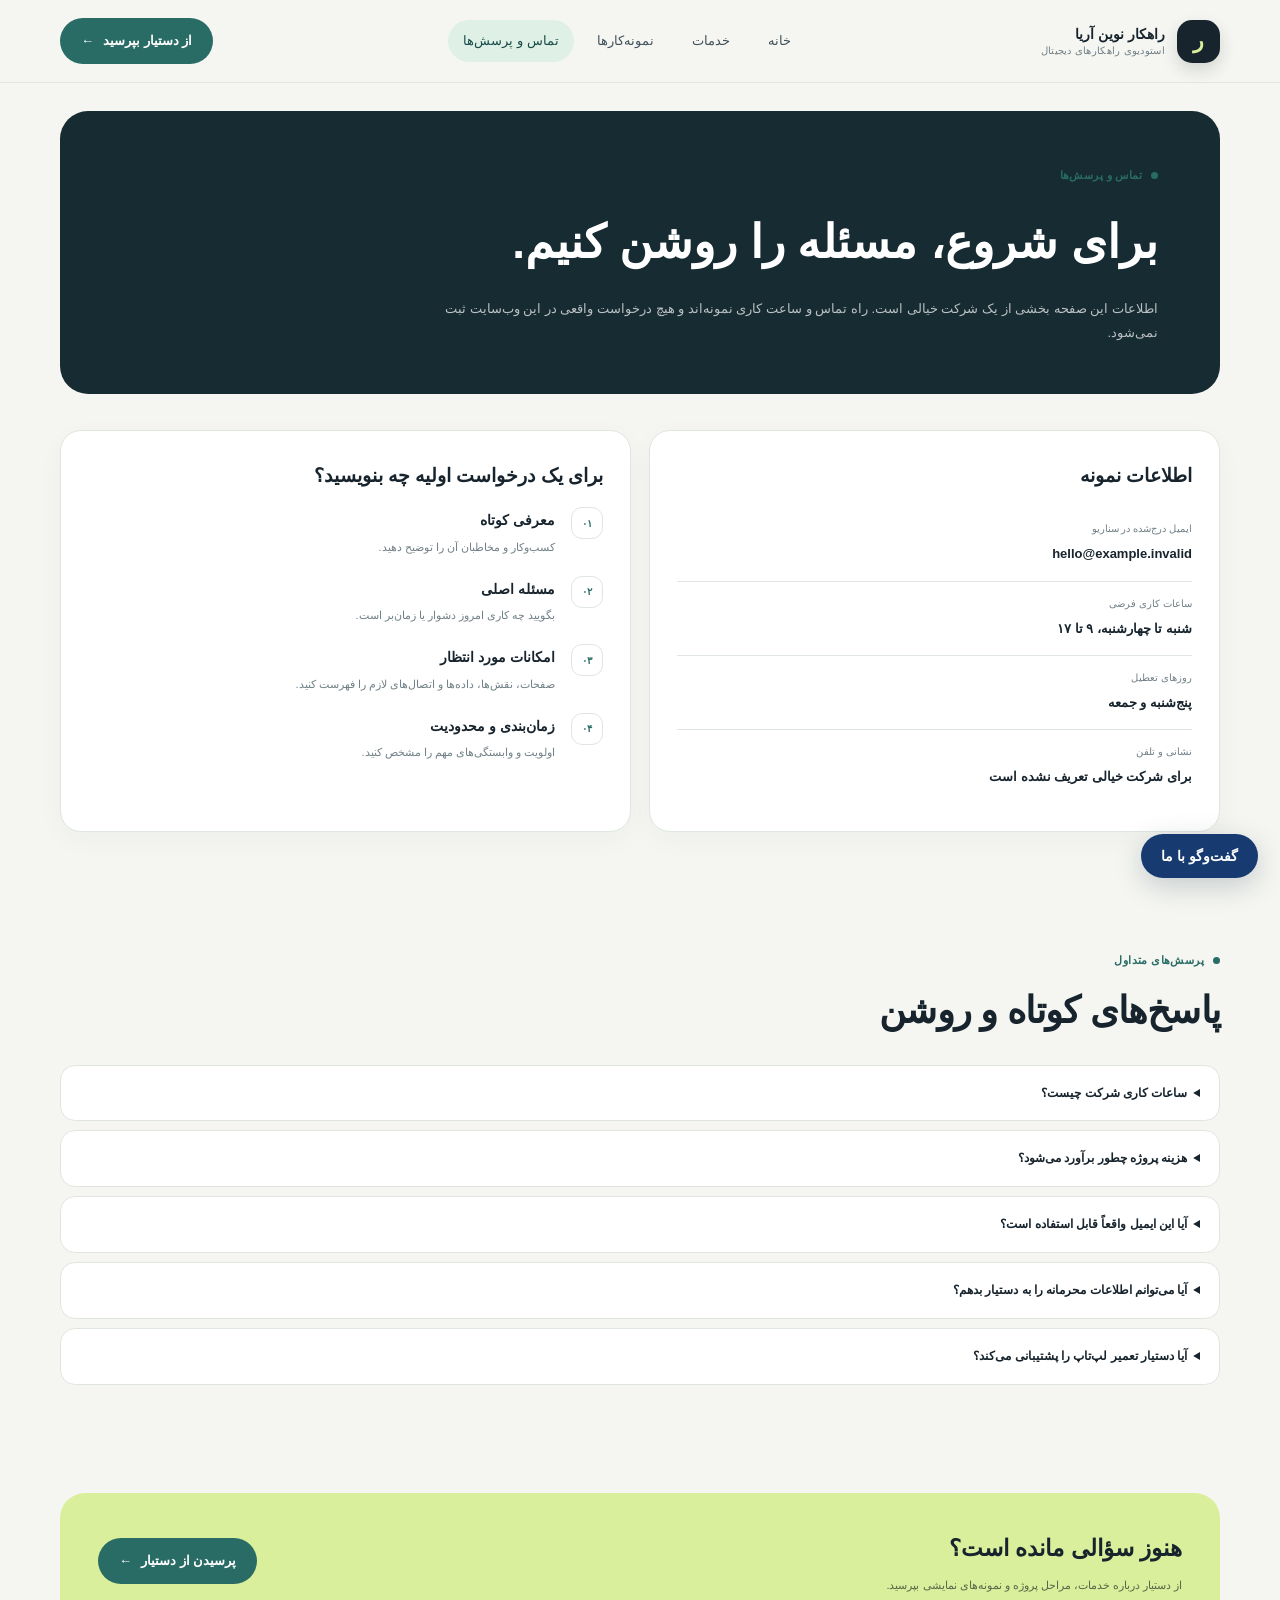
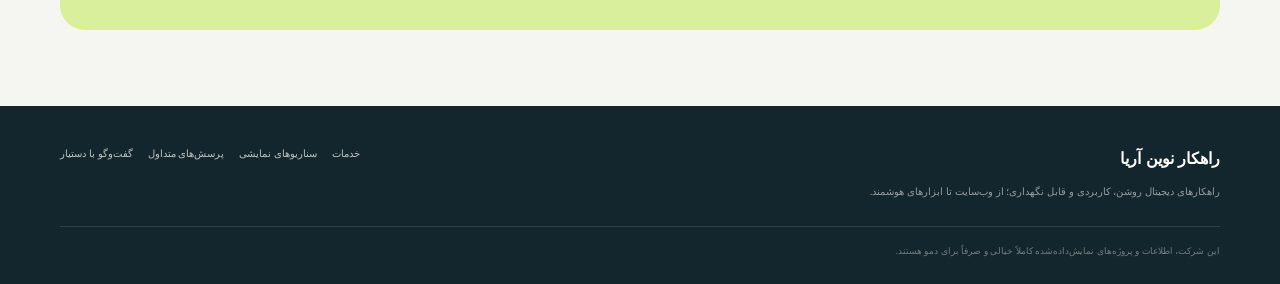
==== website/contact.html @ 78feac92 "design: add contact and FAQ page" ====
<!doctype html>
<html lang="fa" dir="rtl">
<head>
  <meta charset="utf-8">
  <meta name="viewport" content="width=device-width, initial-scale=1">
  <meta name="description" content="اطلاعات نمونه تماس، ساعات کاری فرضی و پرسش‌های رایج درباره خدمات راهکار نوین آریا.">
  <meta name="theme-color" content="#f5f6f1">
  <title>تماس و پرسش‌های متداول | راهکار نوین آریا</title>
  <link rel="stylesheet" href="./assets/site.css">
</head>
<body>
  <header class="site-header">
    <div class="container header-inner">
      <a class="brand" href="./index.html" aria-label="راهکار نوین آریا، صفحه اصلی">
        <span class="brand-mark">ر</span>
        <span class="brand-copy">راهکار نوین آریا<small>استودیوی راهکارهای دیجیتال</small></span>
      </a>
      <nav class="nav-links" data-main-nav aria-label="ناوبری اصلی">
        <a href="./index.html">خانه</a>
        <a href="./services.html">خدمات</a>
        <a href="./showcase.html">نمونه‌کارها</a>
        <a href="./contact.html" aria-current="page">تماس و پرسش‌ها</a>
      </nav>
      <a class="header-cta" href="#assistant" data-open-assistant>از دستیار بپرسید <span>←</span></a>
      <button class="menu-toggle" type="button" data-menu-toggle aria-label="باز کردن منو" aria-expanded="false">☰</button>
    </div>
  </header>
  <main>
    <div class="container">
  <section class="page-hero"><span class="eyebrow">تماس و پرسش‌ها</span><h1>برای شروع، مسئله را روشن کنیم.</h1><p>اطلاعات این صفحه بخشی از یک شرکت خیالی است. راه تماس و ساعت کاری نمونه‌اند و هیچ درخواست واقعی در این وب‌سایت ثبت نمی‌شود.</p></section>
  <section class="section">
    <div class="contact-grid">
      <article class="info-card">
        <h2>اطلاعات نمونه</h2>
        <div class="info-line"><small>ایمیل درج‌شده در سناریو</small><strong>hello@example.invalid</strong></div>
        <div class="info-line"><small>ساعات کاری فرضی</small><strong>شنبه تا چهارشنبه، ۹ تا ۱۷</strong></div>
        <div class="info-line"><small>روزهای تعطیل</small><strong>پنج‌شنبه و جمعه</strong></div>
        <div class="info-line"><small>نشانی و تلفن</small><strong>برای شرکت خیالی تعریف نشده است</strong></div>
      </article>
      <article class="info-card">
        <h2>برای یک درخواست اولیه چه بنویسید؟</h2>
        <div class="feature-list">
          <div class="feature-row"><span class="feature-index">۰۱</span><div><h3>معرفی کوتاه</h3><p>کسب‌وکار و مخاطبان آن را توضیح دهید.</p></div></div>
          <div class="feature-row"><span class="feature-index">۰۲</span><div><h3>مسئله اصلی</h3><p>بگویید چه کاری امروز دشوار یا زمان‌بر است.</p></div></div>
          <div class="feature-row"><span class="feature-index">۰۳</span><div><h3>امکانات مورد انتظار</h3><p>صفحات، نقش‌ها، داده‌ها و اتصال‌های لازم را فهرست کنید.</p></div></div>
          <div class="feature-row"><span class="feature-index">۰۴</span><div><h3>زمان‌بندی و محدودیت</h3><p>اولویت و وابستگی‌های مهم را مشخص کنید.</p></div></div>
        </div>
      </article>
    </div>
  </section>
  <section class="section">
    <div class="section-head"><div><span class="eyebrow">پرسش‌های متداول</span><h2>پاسخ‌های کوتاه و روشن</h2></div></div>
    <div class="faq-list">
      <details><summary>ساعات کاری شرکت چیست؟</summary><p>ساعات کاری فرضی از شنبه تا چهارشنبه، ساعت ۹ تا ۱۷ است. پنج‌شنبه و جمعه تعطیل است.</p></details>
      <details><summary>هزینه پروژه چطور برآورد می‌شود؟</summary><p>قیمت ثابت وجود ندارد. دامنه، تعداد قابلیت‌ها، وابستگی‌های بیرونی و زمان اجرا روی برآورد اثر می‌گذارند.</p></details>
      <details><summary>آیا این ایمیل واقعاً قابل استفاده است؟</summary><p>خیر. دامنه example.invalid رزروشده است و صرفاً برای جلوگیری از نمایش یک نشانی واقعی در داده ساختگی استفاده شده است.</p></details>
      <details><summary>آیا می‌توانم اطلاعات محرمانه را به دستیار بدهم؟</summary><p>خیر. این دمو برای محتوای عمومی و ساختگی است. رمز عبور، اطلاعات پرداخت یا اسناد محرمانه ارسال نکنید.</p></details>
      <details><summary>آیا دستیار تعمیر لپ‌تاپ را پشتیبانی می‌کند؟</summary><p>خیر. تعمیر سخت‌افزار و فروش لپ‌تاپ در خدمات تعریف‌شده مجموعه نیست.</p></details>
    </div>
  </section>
  <section class="cta-band"><div><h2>هنوز سؤالی مانده است؟</h2><p>از دستیار درباره خدمات، مراحل پروژه و نمونه‌های نمایشی بپرسید.</p></div><a class="button" href="#assistant" data-open-assistant>پرسیدن از دستیار <span>←</span></a></section>
</div>
  </main>
  <footer class="site-footer">
    <div class="container">
      <div class="footer-inner">
        <div>
          <div class="footer-brand">راهکار نوین آریا</div>
          <p>راهکارهای دیجیتال روشن، کاربردی و قابل نگهداری؛ از وب‌سایت تا ابزارهای هوشمند.</p>
        </div>
        <div class="footer-links">
          <a href="./services.html">خدمات</a>
          <a href="./showcase.html">سناریوهای نمایشی</a>
          <a href="./contact.html">پرسش‌های متداول</a>
          <a href="#assistant" data-open-assistant>گفت‌وگو با دستیار</a>
        </div>
      </div>
      <div class="footer-bottom">این شرکت، اطلاعات و پروژه‌های نمایش‌داده‌شده کاملاً خیالی و صرفاً برای دمو هستند.</div>
    </div>
  </footer>
  <script src="../widget/widget.js" data-api-url="http://127.0.0.1:8000"></script>
  <script src="./assets/site.js"></script>
</body>
</html>
---- website/assets/site.css ----
:root {
  color-scheme: light;
  --ink: #17242d;
  --ink-soft: #40515b;
  --muted: #718087;
  --paper: #f5f6f1;
  --surface: #ffffff;
  --line: #dfe6df;
  --green: #286c65;
  --green-deep: #174b47;
  --mint: #dff0e7;
  --lime: #d9ef9b;
  --sand: #e9e1d2;
  --radius: 24px;
  --shadow: 0 24px 70px rgba(24, 49, 46, .10);
}
* { box-sizing: border-box; }
html { scroll-behavior: smooth; }
body {
  margin: 0;
  color: var(--ink);
  background: var(--paper);
  font-family: Tahoma, "Segoe UI", Arial, sans-serif;
  line-height: 1.9;
  -webkit-font-smoothing: antialiased;
}
a { color: inherit; text-decoration: none; }
button, input, textarea { font: inherit; }
button, a { -webkit-tap-highlight-color: transparent; }
.container { width: min(1160px, calc(100% - 44px)); margin-inline: auto; }
.site-header {
  position: sticky; top: 0; z-index: 100;
  background: rgba(245, 246, 241, .90);
  border-bottom: 1px solid rgba(223, 230, 223, .85);
  backdrop-filter: blur(18px);
}
.header-inner { min-height: 82px; display: flex; align-items: center; justify-content: space-between; gap: 24px; }
.brand { display: inline-flex; align-items: center; gap: 12px; min-width: max-content; }
.brand-mark {
  width: 43px; height: 43px; display: grid; place-items: center; border-radius: 15px;
  background: var(--ink); color: var(--lime); font-size: 22px; font-weight: 800;
  box-shadow: 0 7px 16px rgba(23, 36, 45, .16);
}
.brand-copy { display: grid; line-height: 1.45; font-weight: 800; font-size: 14px; }
.brand-copy small { color: var(--muted); font-size: 10px; font-weight: 500; letter-spacing: .3px; }
.nav-links { display: flex; align-items: center; gap: 8px; }
.nav-links a { padding: 9px 15px; border-radius: 999px; color: var(--ink-soft); font-size: 13px; transition: .2s ease; }
.nav-links a:hover, .nav-links a[aria-current="page"] { background: var(--mint); color: var(--green-deep); }
.header-cta, .button {
  display: inline-flex; align-items: center; justify-content: center; gap: 9px;
  min-height: 46px; padding: 0 20px; border-radius: 999px; border: 1px solid transparent;
  background: var(--green); color: #fff; font-size: 13px; font-weight: 700;
  transition: transform .2s ease, background .2s ease, box-shadow .2s ease; cursor: pointer;
}
.header-cta:hover, .button:hover { transform: translateY(-2px); background: var(--green-deep); box-shadow: 0 10px 24px rgba(40, 108, 101, .18); }
.button-light { background: var(--lime); color: var(--ink); }
.button-light:hover { background: #e8f7bc; color: var(--ink); }
.button-outline { background: transparent; border-color: rgba(255,255,255,.35); color: white; }
.button-outline:hover { background: rgba(255,255,255,.1); }
.menu-toggle { display: none; width: 44px; height: 44px; border: 1px solid var(--line); border-radius: 14px; background: white; color: var(--ink); font-size: 20px; cursor: pointer; }
.hero {
  position: relative; overflow: hidden; isolation: isolate; margin-top: 30px; padding: clamp(34px, 6vw, 76px);
  display: grid; grid-template-columns: 1.04fr .96fr; align-items: center; gap: 35px;
  border-radius: 32px; color: #fff; background: #172b32;
  background-image: radial-gradient(circle at 82% 18%, rgba(111, 177, 141, .22), transparent 30%),
                    radial-gradient(circle at 6% 100%, rgba(217, 239, 155, .10), transparent 34%);
  box-shadow: var(--shadow);
}
.hero::after { content: ""; position: absolute; z-index: -1; width: 420px; height: 420px; border: 1px solid rgba(255,255,255,.08); border-radius: 50%; left: -190px; bottom: -290px; box-shadow: 0 0 0 36px rgba(255,255,255,.025), 0 0 0 72px rgba(255,255,255,.02); }
.eyebrow { display: inline-flex; align-items: center; gap: 9px; color: var(--green); font-size: 11px; font-weight: 800; letter-spacing: .4px; }
.eyebrow::before { content: ""; width: 7px; height: 7px; border-radius: 50%; background: currentColor; }
.hero .eyebrow { color: var(--lime); }
.hero h1 { max-width: 650px; margin: 16px 0 18px; font-size: clamp(34px, 5vw, 58px); line-height: 1.45; letter-spacing: -1.5px; }
.hero h1 span { color: var(--lime); }
.hero p { max-width: 570px; margin: 0; color: rgba(255,255,255,.73); font-size: 15px; line-height: 2.2; }
.hero-actions { display: flex; flex-wrap: wrap; gap: 12px; margin-top: 30px; }
.hero-note { margin-top: 20px !important; color: rgba(255,255,255,.48) !important; font-size: 10px !important; }
.hero-art { position: relative; min-height: 350px; display: grid; place-items: center; }
.orbit { position: absolute; width: 315px; height: 315px; border-radius: 50%; border: 1px solid rgba(217,239,155,.25); box-shadow: 0 0 0 28px rgba(217,239,155,.035), 0 0 0 58px rgba(217,239,155,.025); }
.art-window {
  position: relative; width: min(100%, 390px); border: 1px solid rgba(255,255,255,.15); border-radius: 22px;
  padding: 15px; background: rgba(246, 249, 240, .10); backdrop-filter: blur(12px);
  box-shadow: 0 24px 70px rgba(0,0,0,.22); transform: rotate(-3deg);
}
.window-top { display: flex; align-items: center; justify-content: space-between; padding-bottom: 13px; border-bottom: 1px solid rgba(255,255,255,.13); }
.window-dots { display: flex; gap: 5px; direction: ltr; }
.window-dots i { width: 7px; height: 7px; border-radius: 50%; background: rgba(255,255,255,.4); }
.window-label { color: rgba(255,255,255,.6); font-size: 9px; }
.art-grid { display: grid; grid-template-columns: 1fr 1fr; gap: 9px; margin-top: 13px; }
.art-tile { min-height: 82px; padding: 12px; border-radius: 13px; background: rgba(255,255,255,.09); border: 1px solid rgba(255,255,255,.08); }
.art-tile.large { grid-column: span 2; min-height: 108px; background: rgba(217,239,155,.12); }
.art-kicker { color: var(--lime); font-size: 9px; }
.art-line { height: 6px; width: 72%; margin-top: 10px; border-radius: 20px; background: rgba(255,255,255,.68); }
.art-line.short { width: 42%; opacity: .45; margin-top: 7px; }
.art-pills { display: flex; gap: 6px; margin-top: 13px; }
.art-pills i { height: 19px; width: 48px; border-radius: 99px; background: rgba(217,239,155,.8); }
.art-pills i + i { background: rgba(255,255,255,.22); }
.floating-tag { position: absolute; display: flex; align-items: center; gap: 9px; padding: 10px 14px; border-radius: 15px; background: #f5f6f1; color: var(--ink); box-shadow: 0 12px 30px rgba(0,0,0,.18); font-size: 10px; font-weight: 800; }
.floating-tag b { width: 26px; height: 26px; display: grid; place-items: center; border-radius: 9px; background: var(--mint); color: var(--green); font-size: 14px; }
.tag-one { top: 28px; right: 0; }
.tag-two { bottom: 28px; left: 0; }
.trust-strip { display: grid; grid-template-columns: repeat(4, 1fr); gap: 14px; margin: 28px 0 70px; }
.trust-item { display: flex; align-items: center; gap: 10px; padding: 14px 17px; border: 1px solid var(--line); border-radius: 16px; background: rgba(255,255,255,.5); color: var(--ink-soft); font-size: 11px; }
.trust-item b { display: grid; place-items: center; width: 25px; height: 25px; border-radius: 9px; background: var(--mint); color: var(--green); }
.section { padding: 36px 0 76px; }
.section-head { display: flex; justify-content: space-between; align-items: end; gap: 20px; margin-bottom: 25px; }
.section-head h2 { margin: 8px 0 0; font-size: clamp(24px, 3.4vw, 37px); line-height: 1.55; letter-spacing: -.8px; }
.section-head p { max-width: 460px; margin: 0; color: var(--muted); font-size: 13px; }
.text-link { color: var(--green); font-size: 12px; font-weight: 800; white-space: nowrap; }
.text-link span { display: inline-block; transition: transform .2s ease; }
.text-link:hover span { transform: translateX(-4px); }
.cards-grid { display: grid; grid-template-columns: repeat(4, 1fr); gap: 15px; }
.service-card, .content-card, .project-card, .info-card {
  border: 1px solid var(--line); border-radius: 21px; background: var(--surface);
  box-shadow: 0 8px 28px rgba(24,49,46,.035);
}
.service-card { padding: 23px; min-height: 245px; transition: transform .2s ease, box-shadow .2s ease; }
.service-card:hover, .project-card:hover { transform: translateY(-5px); box-shadow: 0 18px 42px rgba(24,49,46,.09); }
.service-icon { width: 47px; height: 47px; display: grid; place-items: center; border-radius: 15px; color: var(--green-deep); background: var(--mint); font-size: 20px; font-weight: 800; }
.service-card h3 { margin: 18px 0 7px; font-size: 15px; }
.service-card p { margin: 0; color: var(--muted); font-size: 11px; line-height: 2.1; }
.service-card a { display: inline-flex; margin-top: 16px; color: var(--green); font-size: 11px; font-weight: 800; }
.split-section { display: grid; grid-template-columns: .9fr 1.1fr; gap: 45px; align-items: center; }
.statement-panel { padding: 33px; border-radius: 25px; color: #fff; background: var(--green-deep); }
.statement-panel h3 { margin: 10px 0; font-size: 24px; line-height: 1.7; }
.statement-panel p { margin: 0; color: rgba(255,255,255,.7); font-size: 12px; }
.feature-list { display: grid; gap: 18px; }
.feature-row { display: grid; grid-template-columns: 35px 1fr; gap: 13px; }
.feature-index { display: grid; place-items: center; width: 32px; height: 32px; border: 1px solid var(--line); border-radius: 11px; color: var(--green); font-size: 10px; font-weight: 800; }
.feature-row h3 { margin: 0 0 3px; font-size: 14px; }
.feature-row p { margin: 0; color: var(--muted); font-size: 11px; }
.project-grid { display: grid; grid-template-columns: repeat(3, 1fr); gap: 17px; }
.project-card { overflow: hidden; transition: transform .2s ease, box-shadow .2s ease; }
.project-visual { position: relative; height: 180px; display: grid; place-items: center; overflow: hidden; background: #dcebe1; }
.project-visual::before, .project-visual::after { content: ""; position: absolute; border-radius: 50%; border: 1px solid rgba(23,75,71,.18); }
.project-visual::before { width: 210px; height: 210px; }
.project-visual::after { width: 270px; height: 270px; }
.project-visual.store { background: #f0e7d9; }
.project-visual.dashboard { background: #dfe8f0; }
.project-visual.assistant { background: #e5e9d4; }
.mock-browser { position: relative; z-index: 1; width: 72%; padding: 10px; border-radius: 12px; background: rgba(255,255,255,.94); box-shadow: 0 13px 30px rgba(24,49,46,.14); transform: rotate(-4deg); }
.mock-browser-top { display: flex; gap: 3px; padding-bottom: 7px; border-bottom: 1px solid #edf0eb; }
.mock-browser-top i { width: 5px; height: 5px; border-radius: 50%; background: #b9c9bf; }
.mock-ui-row { display: flex; gap: 7px; margin-top: 8px; }
.mock-ui-block { flex: 1; height: 37px; border-radius: 6px; background: #e3eee6; }
.mock-ui-block.dark { background: #275e55; }
.mock-ui-block.sand { background: #ead9bd; }
.mock-ui-block.blue { background: #c9d9e5; }
.project-body { padding: 21px; }
.project-type { color: var(--green); font-size: 9px; font-weight: 800; }
.project-body h3 { margin: 7px 0; font-size: 16px; }
.project-body p { margin: 0; color: var(--muted); font-size: 11px; line-height: 2.1; }
.project-meta { display: flex; flex-wrap: wrap; gap: 6px; margin-top: 14px; }
.project-meta span { padding: 4px 9px; border-radius: 99px; color: var(--ink-soft); background: #f1f4ef; font-size: 9px; }
.process-grid { display: grid; grid-template-columns: repeat(4,1fr); gap: 12px; counter-reset: step; }
.process-step { padding: 20px; border-top: 2px solid var(--green); background: rgba(255,255,255,.5); border-radius: 0 0 16px 16px; }
.process-step b { color: var(--green); font-size: 11px; }
.process-step h3 { margin: 8px 0 4px; font-size: 13px; }
.process-step p { margin: 0; color: var(--muted); font-size: 10px; }
.faq-list { display: grid; gap: 9px; }
.faq-list details { padding: 16px 19px; border: 1px solid var(--line); border-radius: 15px; background: white; }
.faq-list summary { cursor: pointer; color: var(--ink); font-size: 12px; font-weight: 800; }
.faq-list details p { margin: 10px 0 0; color: var(--muted); font-size: 11px; }
.cta-band { display: flex; align-items: center; justify-content: space-between; gap: 25px; margin: 32px 0 76px; padding: 34px 38px; border-radius: 25px; background: var(--lime); }
.cta-band h2 { margin: 0 0 5px; font-size: 23px; }
.cta-band p { margin: 0; color: #58674b; font-size: 11px; }
.page-hero { margin-top: 28px; padding: 48px clamp(25px,5vw,62px); border-radius: 28px; color: white; background: #172b32; }
.page-hero h1 { margin: 10px 0; font-size: clamp(29px,4vw,46px); }
.page-hero p { max-width: 720px; margin: 0; color: rgba(255,255,255,.7); font-size: 13px; }
.detail-grid { display: grid; grid-template-columns: repeat(2,1fr); gap: 16px; }
.detail-card { padding: 25px; border: 1px solid var(--line); border-radius: 20px; background: white; }
.detail-card h2 { margin: 10px 0 8px; font-size: 18px; }
.detail-card p, .detail-card li { color: var(--muted); font-size: 11px; }
.detail-card ul { padding-right: 19px; margin: 10px 0; }
.detail-card .service-icon { width: 39px; height: 39px; font-size: 16px; }
.notice { padding: 16px 20px; border: 1px solid #ead9bd; border-radius: 16px; background: #fbf5e9; color: #6d5a3c; font-size: 11px; }
.contact-grid { display: grid; grid-template-columns: 1fr 1fr; gap: 18px; }
.info-card { padding: 27px; }
.info-card h2 { margin: 0 0 13px; font-size: 19px; }
.info-line { padding: 12px 0; border-bottom: 1px solid var(--line); }
.info-line:last-child { border-bottom: 0; }
.info-line small { display: block; color: var(--muted); font-size: 10px; }
.info-line strong { font-size: 13px; }
.site-footer { margin-top: 40px; padding: 38px 0 24px; color: rgba(255,255,255,.72); background: #14262d; }
.footer-inner { display: flex; justify-content: space-between; gap: 28px; }
.footer-brand { color: white; font-weight: 800; }
.footer-inner p { max-width: 420px; margin: 7px 0 0; color: rgba(255,255,255,.55); font-size: 10px; }
.footer-links { display: flex; flex-wrap: wrap; gap: 15px; align-items: flex-start; }
.footer-links a { font-size: 10px; }
.footer-bottom { margin-top: 25px; padding-top: 16px; border-top: 1px solid rgba(255,255,255,.12); color: rgba(255,255,255,.4); font-size: 9px; }
.disclaimer { display: inline-flex; align-items: center; gap: 7px; padding: 7px 11px; border-radius: 99px; background: rgba(255,255,255,.1); color: rgba(255,255,255,.65); font-size: 9px; }
@media (max-width: 920px) {
  .cards-grid { grid-template-columns: repeat(2,1fr); }
  .trust-strip { grid-template-columns: repeat(2,1fr); }
  .hero { grid-template-columns: 1fr; }
  .hero-art { min-height: 290px; }
  .split-section { grid-template-columns: 1fr; gap: 22px; }
}
@media (max-width: 720px) {
  .container { width: min(100% - 28px, 560px); }
  .header-inner { min-height: 70px; }
  .menu-toggle { display: inline-grid; place-items: center; margin-right: auto; }
  .header-cta { display: none; }
  .nav-links {
    display: none; position: absolute; top: 69px; right: 14px; left: 14px; padding: 10px;
    border: 1px solid var(--line); border-radius: 18px; background: white; box-shadow: var(--shadow);
    flex-direction: column; align-items: stretch; gap: 2px;
  }
  .nav-links.is-open { display: flex; }
  .nav-links a { padding: 12px 15px; }
  .hero { margin-top: 16px; padding: 29px 23px; border-radius: 24px; }
  .hero h1 { font-size: 34px; }
  .hero p { font-size: 12px; }
  .hero-art { min-height: 260px; }
  .orbit { width: 230px; height: 230px; }
  .art-window { width: min(100%, 330px); }
  .tag-one { top: 8px; }
  .tag-two { bottom: 8px; }
  .trust-strip { margin: 16px 0 45px; gap: 8px; }
  .trust-item { padding: 10px; font-size: 9px; }
  .section { padding: 23px 0 50px; }
  .section-head { align-items: flex-start; flex-direction: column; }
  .section-head p { font-size: 11px; }
  .cards-grid, .project-grid, .detail-grid, .contact-grid { grid-template-columns: 1fr; }
  .service-card { min-height: unset; }
  .process-grid { grid-template-columns: repeat(2,1fr); }
  .cta-band { align-items: flex-start; flex-direction: column; padding: 25px; margin-bottom: 52px; }
  .cta-band h2 { font-size: 19px; }
  .page-hero { margin-top: 16px; padding: 32px 23px; border-radius: 22px; }
  .page-hero h1 { font-size: 31px; }
  .footer-inner { flex-direction: column; }
}
@media (prefers-reduced-motion: reduce) {
  *, *::before, *::after { scroll-behavior: auto !important; transition-duration: .01ms !important; animation-duration: .01ms !important; }
}
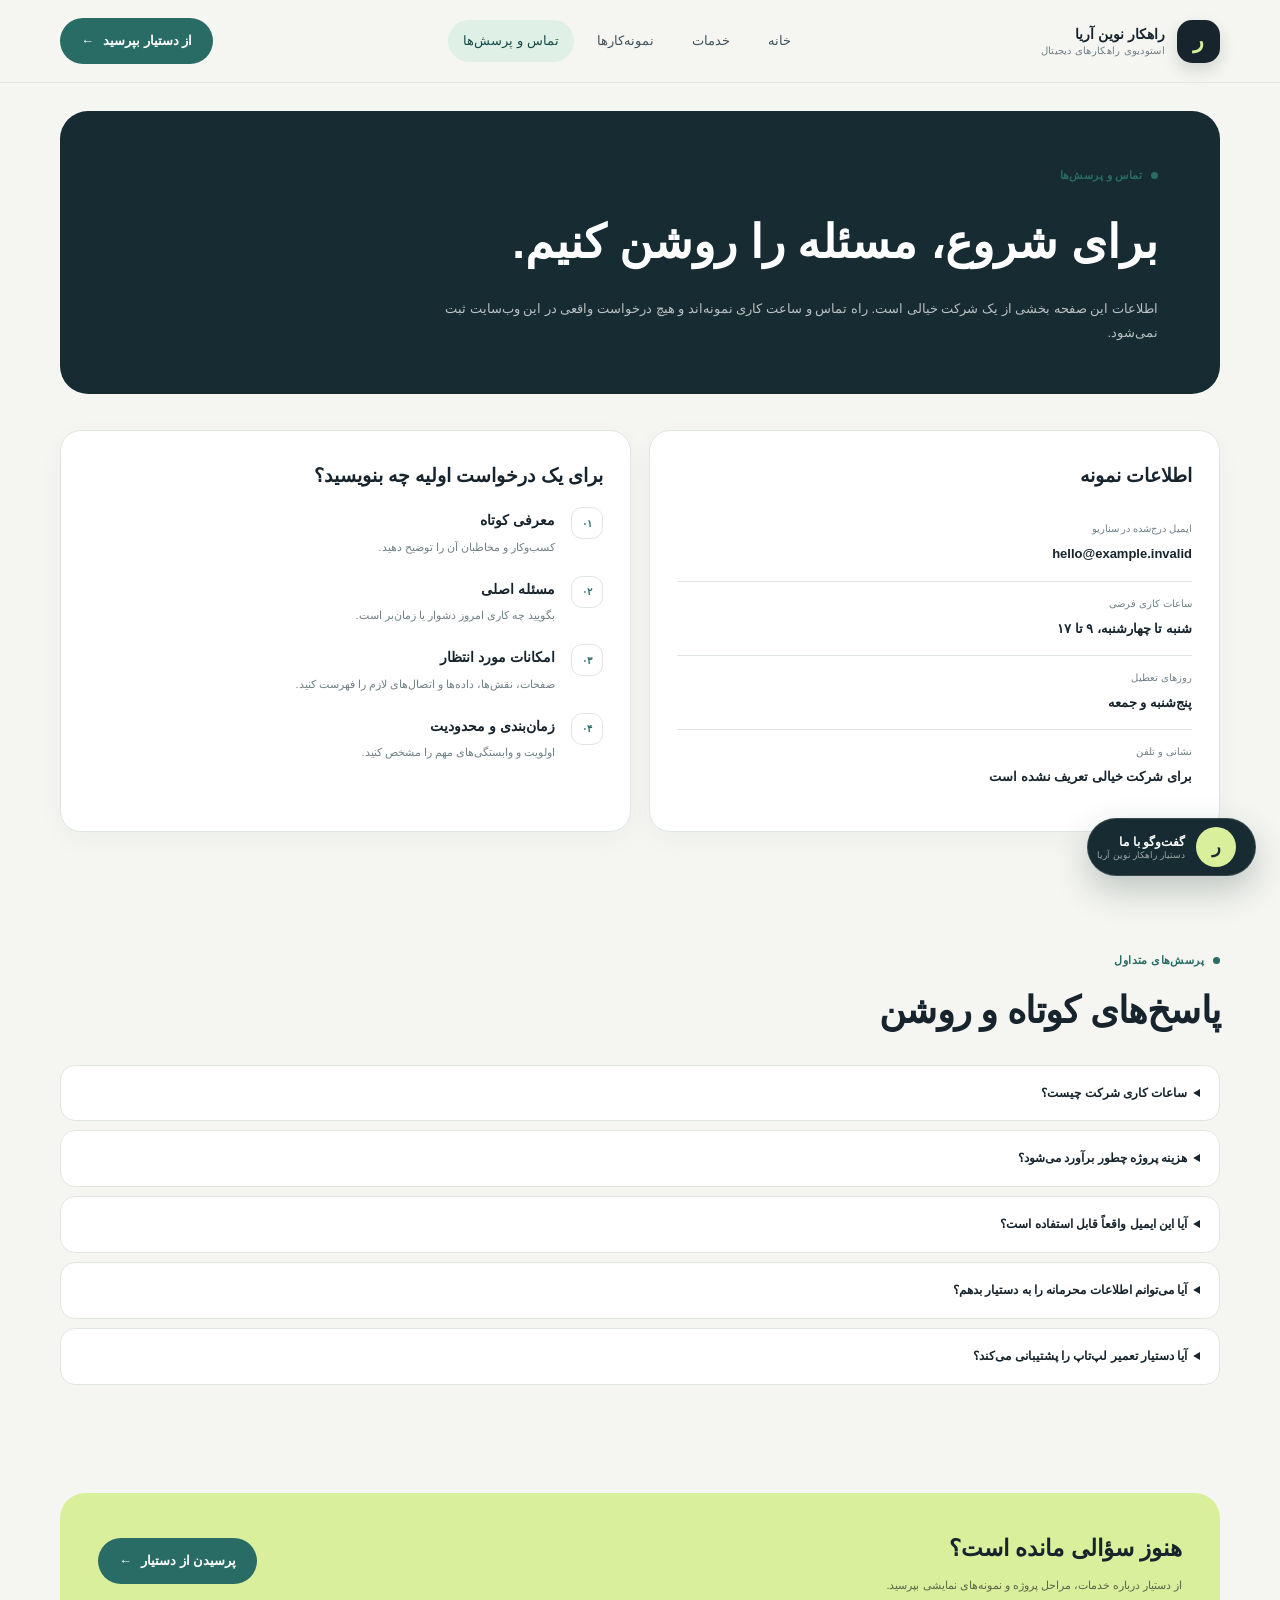
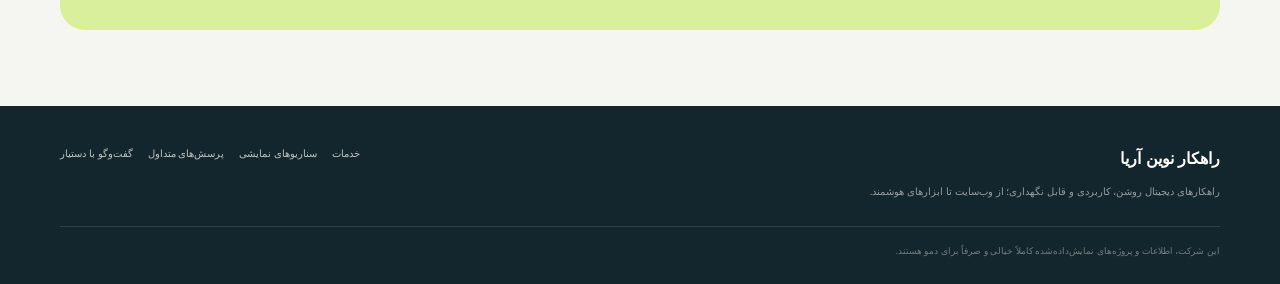
==== commit 5ff058ec: "Make website API URL configurable at Pages build time" ====
--- a/website/contact.html
+++ b/website/contact.html
@@ -78,7 +78,7 @@
       <div class="footer-bottom">این شرکت، اطلاعات و پروژه‌های نمایش‌داده‌شده کاملاً خیالی و صرفاً برای دمو هستند.</div>
     </div>
   </footer>
-  <script src="../widget/widget.js" data-api-url="http://127.0.0.1:8000"></script>
+  <script src="../widget/widget.js" data-api-url="__CHAT_API_URL__"></script>
   <script src="./assets/site.js"></script>
 </body>
 </html>
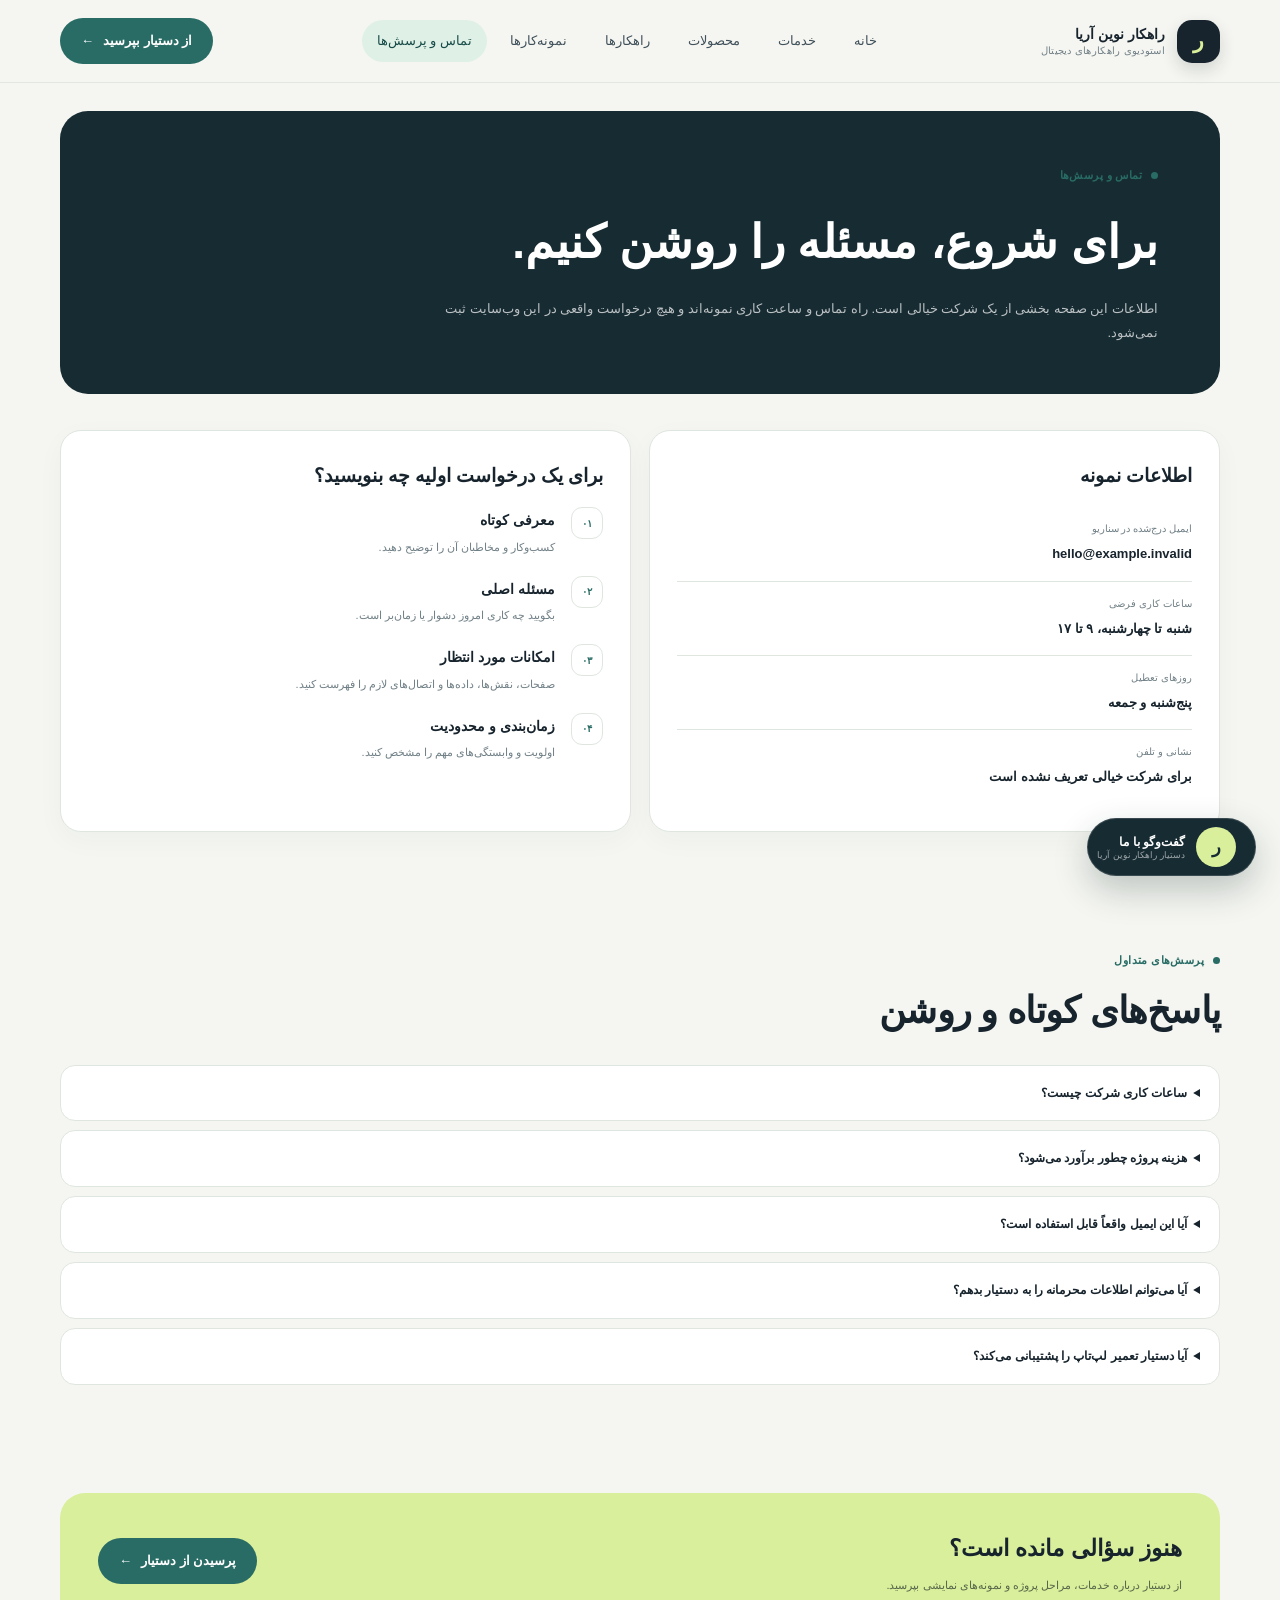
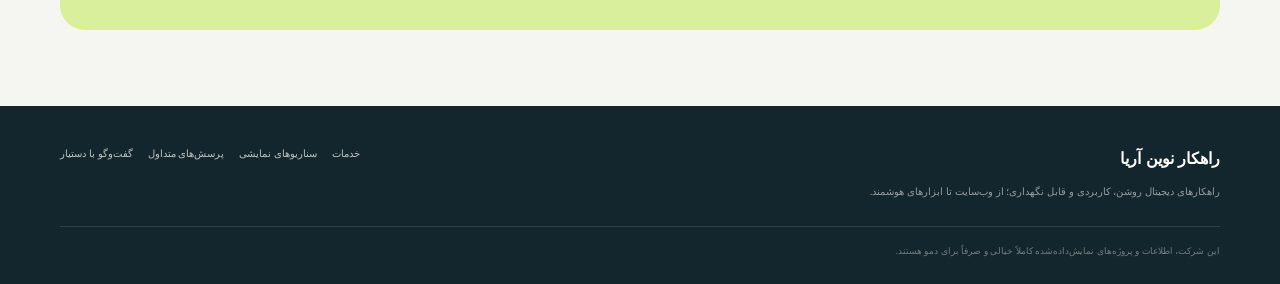
==== commit f7dee008: "Add product and solutions pages to site navigation" ====
--- a/website/contact.html
+++ b/website/contact.html
@@ -18,6 +18,8 @@
       <nav class="nav-links" data-main-nav aria-label="ناوبری اصلی">
         <a href="./index.html">خانه</a>
         <a href="./services.html">خدمات</a>
+        <a href="./products.html">محصولات</a>
+        <a href="./solutions.html">راهکارها</a>
         <a href="./showcase.html">نمونه‌کارها</a>
         <a href="./contact.html" aria-current="page">تماس و پرسش‌ها</a>
       </nav>
@@ -78,7 +80,7 @@
       <div class="footer-bottom">این شرکت، اطلاعات و پروژه‌های نمایش‌داده‌شده کاملاً خیالی و صرفاً برای دمو هستند.</div>
     </div>
   </footer>
-  <script src="../widget/widget.js" data-api-url="__CHAT_API_URL__"></script>
+  <script src="../widget/widget.js" data-api-url="http://127.0.0.1:8000"></script>
   <script src="./assets/site.js"></script>
 </body>
 </html>
